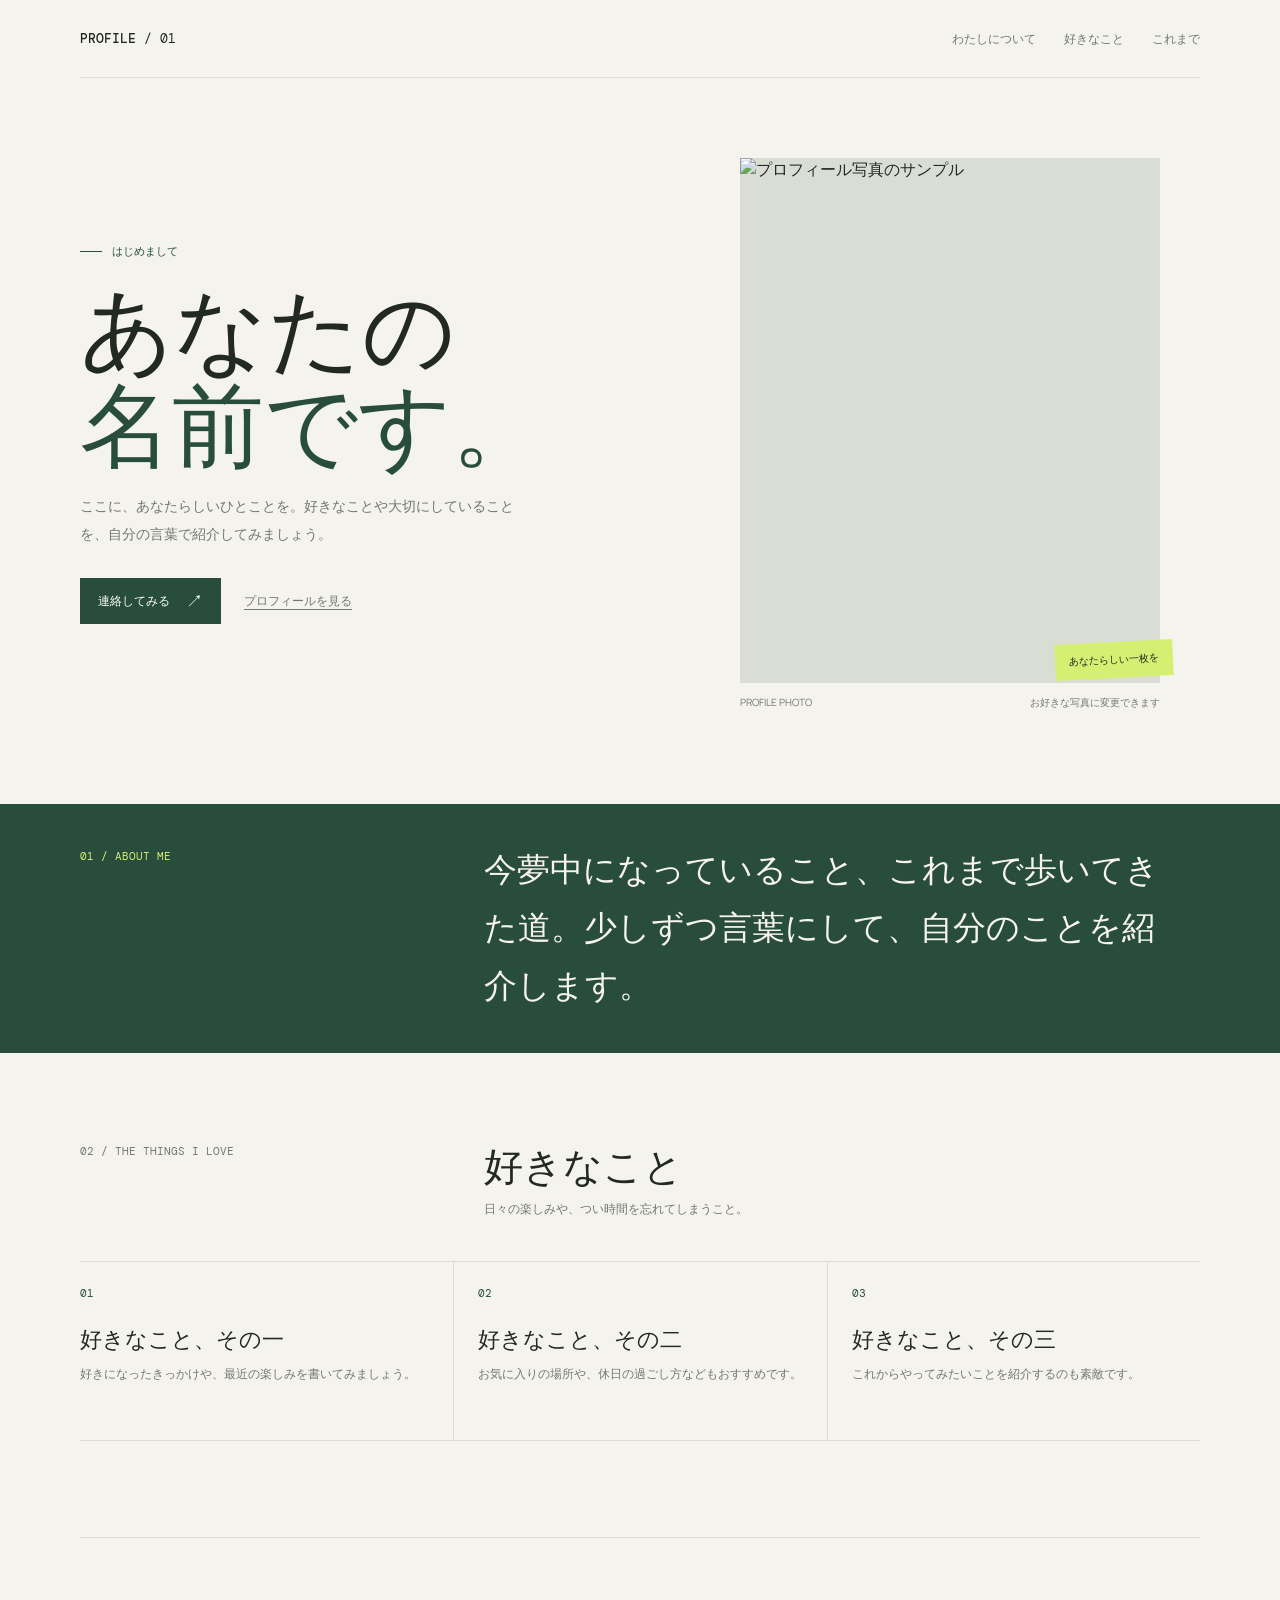
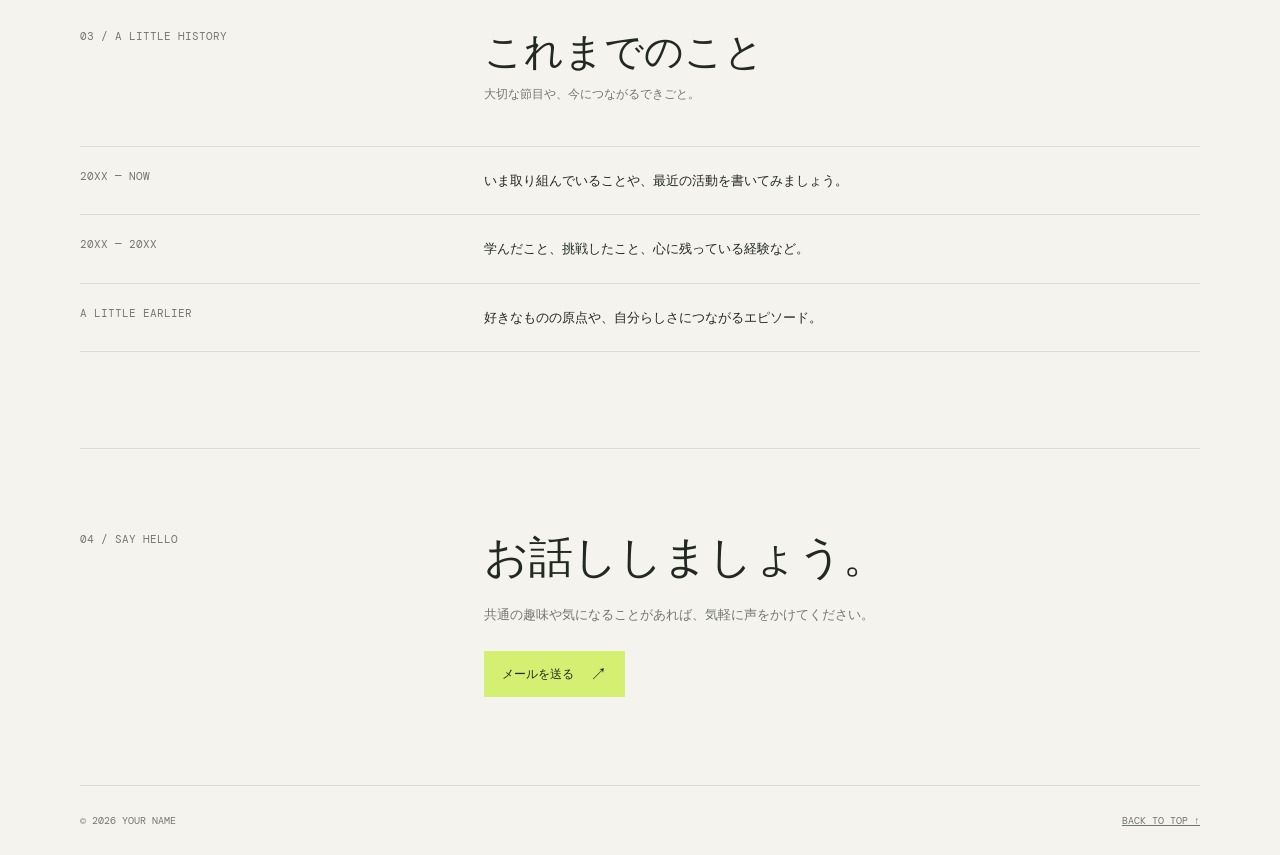
==== index.html @ c580bc27 "newhtml" ====
<!doctype html>
<html lang="ja">
<head>
	<meta charset="utf-8">
	<meta name="viewport" content="width=device-width, initial-scale=1">
	<meta name="theme-color" content="#f5f3ee">
	<meta name="description" content="好きなことやこれまでのことを紹介するプロフィールページです。">
	<title>自己紹介 | あなたの名前</title>
	<link rel="preconnect" href="https://images.unsplash.com">
	<link rel="preconnect" href="https://fonts.googleapis.com">
	<link rel="preconnect" href="https://fonts.gstatic.com" crossorigin>
	<link href="https://fonts.googleapis.com/css2?family=DM+Mono:wght@400;500&family=Manrope:wght@400;500;600;700;800&display=swap" rel="stylesheet">
	<link rel="stylesheet" href="main.css">
</head>
<body>
	<header class="page topbar">
		<a class="wordmark" href="index.html#top" aria-label="トップページへ"><strong>PROFILE</strong> / 01</a>
		<nav aria-label="メインナビゲーション"><a href="about.html">わたしについて</a><a href="interests.html">好きなこと</a><a href="history.html">これまで</a></nav>
	</header>
	<main id="top">
		<section class="page hero">
			<div class="reveal">
				<div class="eyebrow">はじめまして</div>
				<h1>あなたの<span>名前です。</span></h1>
				<p class="hero-copy">ここに、あなたらしいひとことを。好きなことや大切にしていることを、自分の言葉で紹介してみましょう。</p>
				<div class="hero-actions"><a class="contact-link" href="mailto:hello@example.com">連絡してみる <span aria-hidden="true">↗</span></a><a class="text-link" href="#about">プロフィールを見る</a></div>
			</div>
			<figure class="portrait-wrap reveal reveal-delay">
				<img class="portrait" src="https://images.unsplash.com/photo-1534528741775-53994a69daeb?auto=format&fit=crop&w=1000&q=85" alt="プロフィール写真のサンプル">
				<figcaption class="photo-note">あなたらしい一枚を</figcaption>
				<div class="photo-caption"><span>PROFILE PHOTO</span><span>お好きな写真に変更できます</span></div>
			</figure>
		</section>
		<section class="intro-band" id="about"><div class="page intro-inner"><div class="section-index">01 / ABOUT ME</div><p>今夢中になっていること、これまで歩いてきた道。少しずつ言葉にして、自分のことを紹介します。</p></div></section>
		<section class="page content-section" id="interests">
			<div class="section-heading"><div class="section-index">02 / THE THINGS I LOVE</div><div><h2>好きなこと</h2><p class="section-subtitle">日々の楽しみや、つい時間を忘れてしまうこと。</p></div></div>
			<div class="interest-list">
				<article class="interest"><div class="interest-number">01</div><h3>好きなこと、その一</h3><p>好きになったきっかけや、最近の楽しみを書いてみましょう。</p></article>
				<article class="interest"><div class="interest-number">02</div><h3>好きなこと、その二</h3><p>お気に入りの場所や、休日の過ごし方などもおすすめです。</p></article>
				<article class="interest"><div class="interest-number">03</div><h3>好きなこと、その三</h3><p>これからやってみたいことを紹介するのも素敵です。</p></article>
			</div>
		</section>
		<section class="page content-section" id="history">
			<div class="section-heading"><div class="section-index">03 / A LITTLE HISTORY</div><div><h2>これまでのこと</h2><p class="section-subtitle">大切な節目や、今につながるできごと。</p></div></div>
			<div class="timeline">
				<div class="timeline-row"><div class="meta">20XX — NOW</div><p>いま取り組んでいることや、最近の活動を書いてみましょう。</p></div>
				<div class="timeline-row"><div class="meta">20XX — 20XX</div><p>学んだこと、挑戦したこと、心に残っている経験など。</p></div>
				<div class="timeline-row"><div class="meta">A LITTLE EARLIER</div><p>好きなものの原点や、自分らしさにつながるエピソード。</p></div>
			</div>
		</section>
		<section class="page contact-section" id="contact">
			<div class="section-index">04 / SAY HELLO</div>
			<div class="contact-content"><h2>お話ししましょう。</h2><p>共通の趣味や気になることがあれば、気軽に声をかけてください。</p><a class="contact-link" href="mailto:hello@example.com">メールを送る <span aria-hidden="true">↗</span></a></div>
		</section>
	</main>
	<footer class="page"><span>© 2026 YOUR NAME</span><a href="#top">BACK TO TOP ↑</a></footer>
</body>
</html>
---- main.css ----
:root {
	color-scheme: light;
	--paper: #f5f3ee;
	--ink: #222923;
	--muted: #72786e;
	--line: #dcded5;
	--green: #284d3c;
	--lime: #d4ef71;
	--serif: Georgia, "Yu Mincho", "Hiragino Mincho ProN", serif;
	--sans: "Manrope", "Hiragino Kaku Gothic ProN", "Yu Gothic", Meiryo, sans-serif;
	--mono: "DM Mono", "SFMono-Regular", Consolas, monospace;
}

* { box-sizing: border-box; }
html { scroll-behavior: smooth; }
body { margin: 0; background: var(--paper); color: var(--ink); font-family: var(--sans); -webkit-font-smoothing: antialiased; }
a { color: inherit; }
.page { width: min(1120px, calc(100% - 64px)); margin-inline: auto; }
.topbar { height: 78px; display: flex; justify-content: space-between; align-items: center; border-bottom: 1px solid var(--line); }
.wordmark { font-family: var(--mono); font-size: 13px; letter-spacing: 0; text-decoration: none; }
.wordmark strong { font-weight: 500; }
.topbar nav { display: flex; gap: 28px; }
.topbar nav a { color: var(--muted); font-size: 12px; text-decoration: none; transition: color 160ms ease; }
.topbar nav a:hover { color: var(--green); }

.hero { min-height: 650px; display: grid; grid-template-columns: 1.08fr .92fr; align-items: center; gap: 48px; padding-block: 64px 78px; }
.eyebrow, .section-index, .meta, .photo-note { font-family: var(--mono); font-size: 11px; letter-spacing: 0; }
.eyebrow { display: flex; align-items: center; gap: 10px; color: var(--green); }
.eyebrow::before { content: ""; width: 22px; height: 1px; background: currentColor; }
h1 { margin: 25px 0 17px; font-family: var(--serif); font-size: clamp(54px, 7.3vw, 92px); font-weight: 400; line-height: 1.04; letter-spacing: 0; }
h1 span { display: block; color: var(--green); }
.hero-copy { max-width: 435px; color: var(--muted); font-size: 14px; line-height: 2; }
.hero-actions { display: flex; align-items: center; gap: 23px; margin-top: 30px; }
.contact-link { display: inline-flex; min-height: 46px; align-items: center; gap: 16px; padding: 0 18px; background: var(--green); color: white; font-size: 12px; text-decoration: none; transition: background 160ms ease, transform 160ms ease; }
.contact-link:hover { background: #39644f; transform: translateY(-2px); }
.contact-link span { font-size: 17px; }
.text-link { color: var(--muted); font-size: 12px; text-underline-offset: 4px; }
.portrait-wrap { position: relative; width: 100%; max-width: 420px; justify-self: end; }
.portrait { display: block; width: 100%; aspect-ratio: 4 / 5; object-fit: cover; object-position: center 38%; filter: saturate(.76); background: #d9ddd0; }
.photo-note { position: absolute; right: -13px; bottom: 32px; padding: 11px 14px; background: var(--lime); color: var(--ink); font-size: 10px; transform: rotate(-3deg); }
.photo-caption { display: flex; justify-content: space-between; gap: 12px; margin-top: 12px; color: var(--muted); font-size: 10px; }

.intro-band { background: var(--green); color: #f6f4ed; }
.intro-inner { min-height: 190px; display: grid; grid-template-columns: 1fr 2fr; align-items: center; gap: 46px; padding-block: 38px; }
.intro-inner .section-index { align-self: start; padding-top: 7px; color: var(--lime); }
.intro-inner p { max-width: 700px; margin: 0; font-family: var(--serif); font-size: clamp(22px, 3vw, 33px); line-height: 1.75; }
.content-section { padding-block: 91px 96px; border-bottom: 1px solid var(--line); }
.section-heading { display: grid; grid-template-columns: 1fr 2fr; gap: 46px; margin-bottom: 43px; }
.section-index { color: var(--muted); }
h2 { margin: 0; font-family: var(--serif); font-size: 39px; font-weight: 400; line-height: 1.2; }
.section-subtitle { margin: 9px 0 0; color: var(--muted); font-size: 12px; }
.interest-list { display: grid; grid-template-columns: repeat(3, 1fr); border-top: 1px solid var(--line); }
.interest { min-height: 179px; padding: 24px 24px 18px 0; border-bottom: 1px solid var(--line); }
.interest + .interest { padding-left: 24px; border-left: 1px solid var(--line); }
.interest-number { color: var(--green); font-family: var(--mono); font-size: 11px; }
.interest h3 { margin: 25px 0 8px; font-family: var(--serif); font-size: 22px; font-weight: 400; }
.interest p { margin: 0; color: var(--muted); font-size: 12px; line-height: 1.8; }
.timeline { border-top: 1px solid var(--line); }
.timeline-row { display: grid; grid-template-columns: 1fr 2fr; gap: 46px; padding: 22px 0; border-bottom: 1px solid var(--line); }
.timeline-row .meta { color: var(--muted); }
.timeline-row p { margin: 0; font-size: 13px; line-height: 1.8; }
.contact-section { display: grid; grid-template-columns: 1fr 2fr; gap: 46px; padding-block: 83px 88px; }
.contact-content h2 { font-size: 44px; }
.contact-content p { max-width: 440px; margin: 17px 0 24px; color: var(--muted); font-size: 13px; line-height: 1.9; }
.contact-content .contact-link { background: var(--lime); color: var(--ink); }
.contact-content .contact-link:hover { background: #c5e35b; }
footer { min-height: 70px; display: flex; justify-content: space-between; align-items: center; gap: 16px; border-top: 1px solid var(--line); color: var(--muted); font-family: var(--mono); font-size: 10px; }
.reveal { animation: arrive 650ms both; }
.reveal-delay { animation-delay: 120ms; }
@keyframes arrive { from { opacity: 0; transform: translateY(12px); } to { opacity: 1; transform: translateY(0); } }
@media (max-width: 700px) {
	.page { width: min(100% - 40px, 540px); }
	.topbar { height: 66px; }
	.topbar nav { gap: 14px; }
	.topbar nav a { font-size: 10px; }
	.hero { min-height: auto; grid-template-columns: 1fr; gap: 34px; padding-block: 68px 55px; }
	h1 { font-size: clamp(56px, 14vw, 76px); }
	.hero-copy { max-width: 500px; }
	.portrait-wrap { width: min(82%, 370px); justify-self: center; margin-right: 8px; }
	.intro-inner, .section-heading, .timeline-row, .contact-section { grid-template-columns: 1fr; gap: 20px; }
	.intro-inner { padding-block: 30px; }
	.content-section { padding-block: 66px 69px; }
	.section-heading { margin-bottom: 30px; }
	h2 { font-size: 34px; }
	.interest-list { grid-template-columns: 1fr; }
	.interest { min-height: 0; padding: 19px 0 20px; }
	.interest + .interest { padding-left: 0; border-left: 0; }
	.interest h3 { margin-top: 16px; }
	.timeline-row { gap: 8px; padding-block: 17px; }
	.contact-section { padding-block: 65px 68px; }
}
@media (prefers-reduced-motion: reduce) {
	*, *::before, *::after { scroll-behavior: auto !important; animation-duration: .01ms !important; animation-iteration-count: 1 !important; transition-duration: .01ms !important; }
}
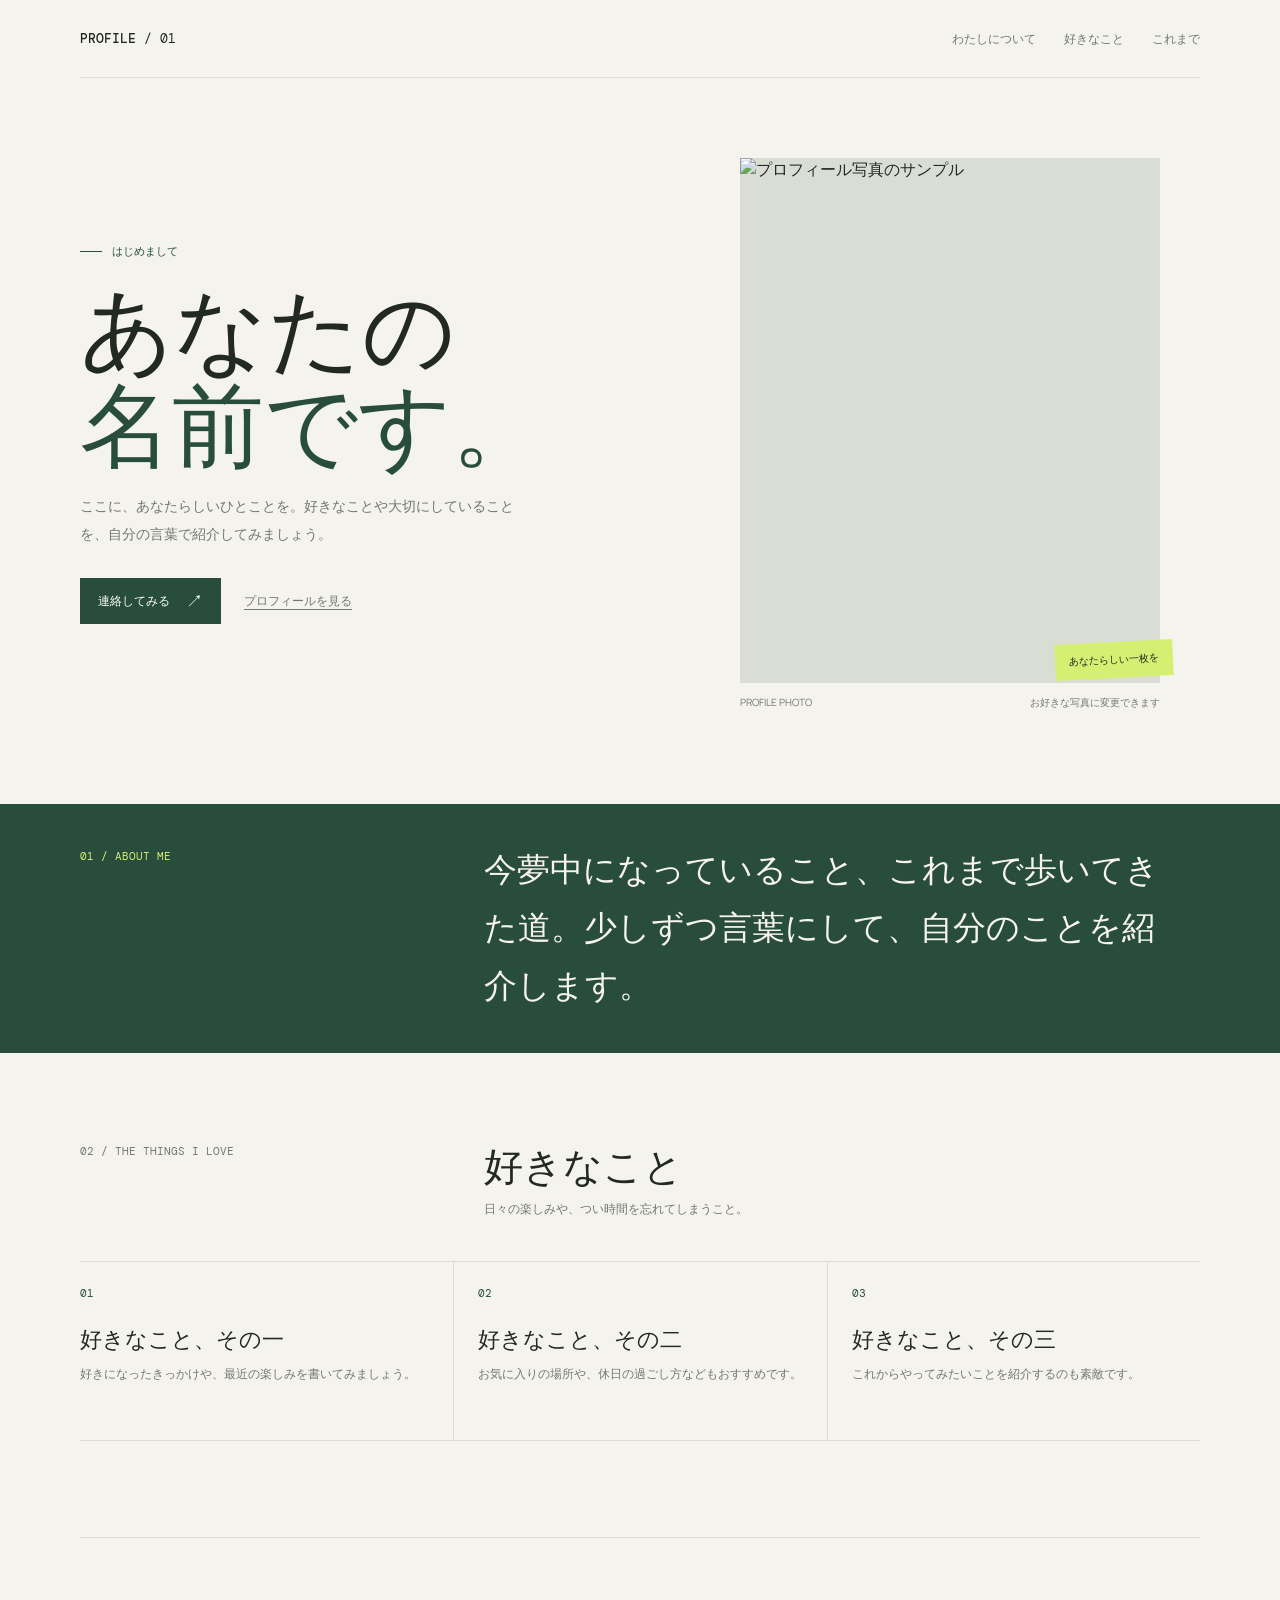
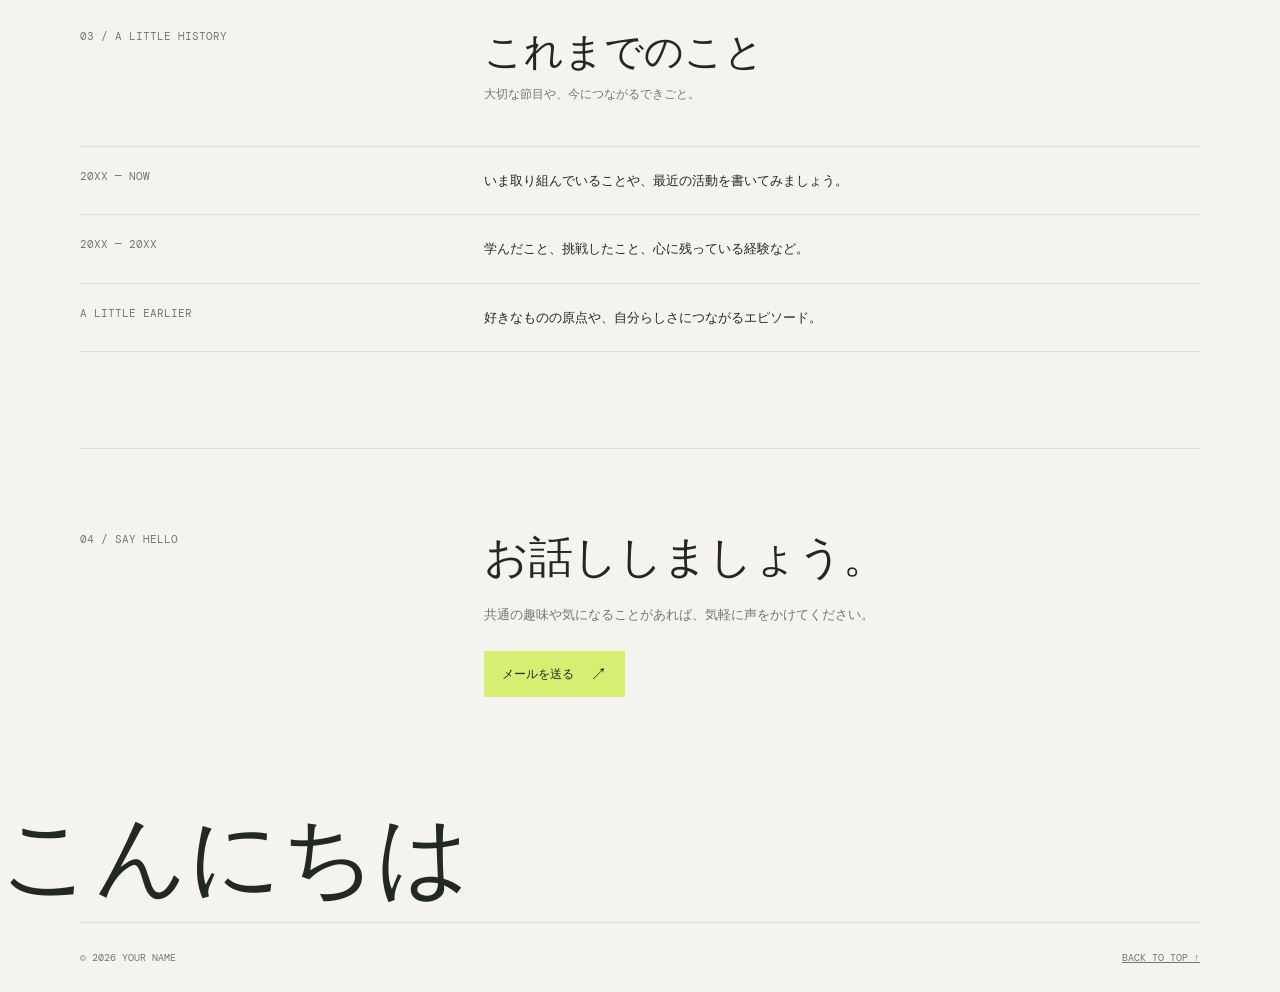
==== commit a19fe69a: "newh1" ====
--- a/index.html
+++ b/index.html
@@ -52,6 +52,7 @@
 			<div class="section-index">04 / SAY HELLO</div>
 			<div class="contact-content"><h2>お話ししましょう。</h2><p>共通の趣味や気になることがあれば、気軽に声をかけてください。</p><a class="contact-link" href="mailto:hello@example.com">メールを送る <span aria-hidden="true">↗</span></a></div>
 		</section>
+        <h1>こんにちは</h1>
 	</main>
 	<footer class="page"><span>© 2026 YOUR NAME</span><a href="#top">BACK TO TOP ↑</a></footer>
 </body>
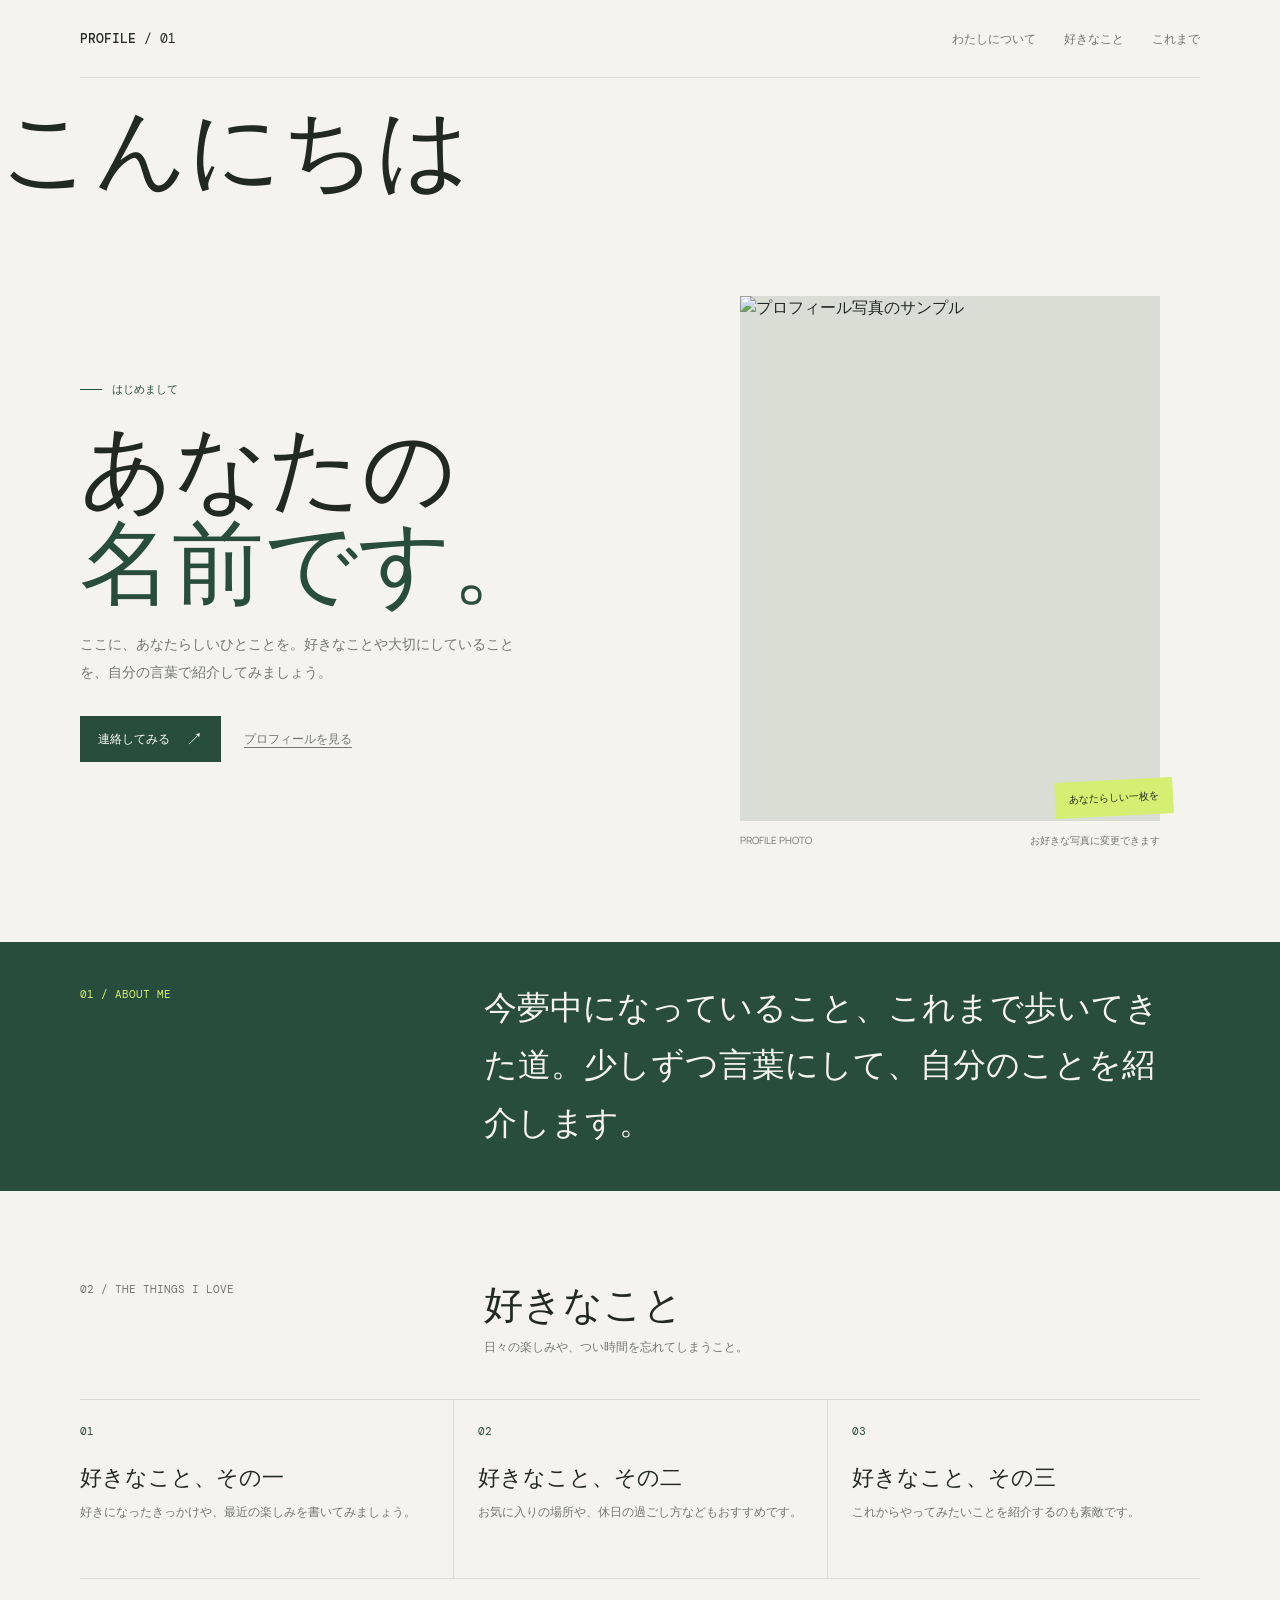
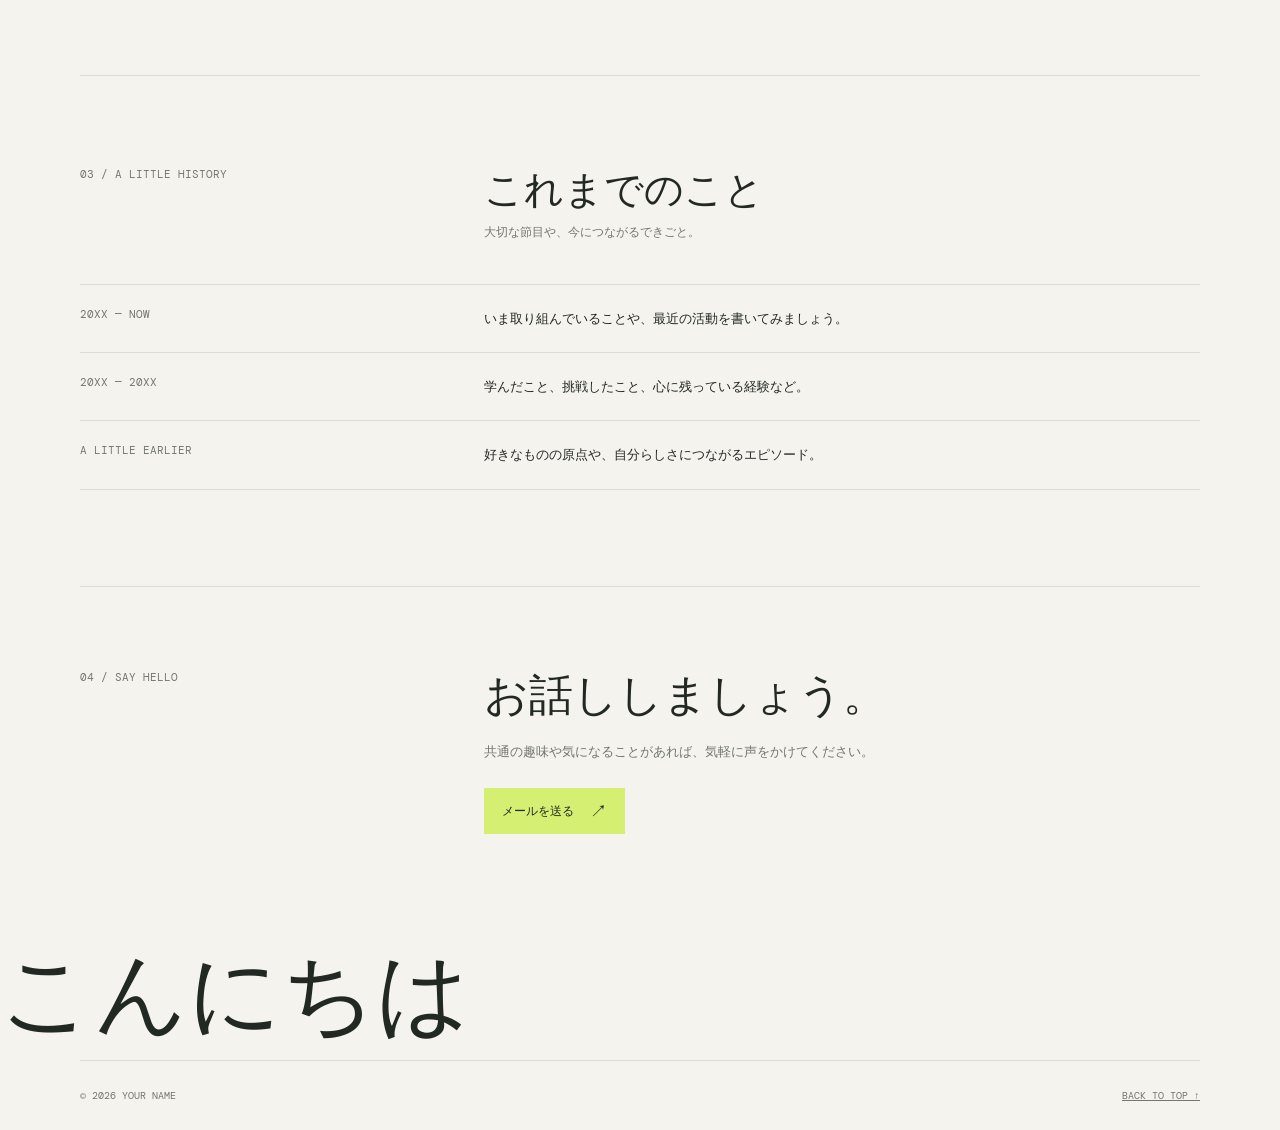
==== commit c98b365d: "ｈ１追加" ====
--- a/index.html
+++ b/index.html
@@ -17,6 +17,9 @@
 		<a class="wordmark" href="index.html#top" aria-label="トップページへ"><strong>PROFILE</strong> / 01</a>
 		<nav aria-label="メインナビゲーション"><a href="about.html">わたしについて</a><a href="interests.html">好きなこと</a><a href="history.html">これまで</a></nav>
 	</header>
+
+    <h1>こんにちは</h1>
+
 	<main id="top">
 		<section class="page hero">
 			<div class="reveal">
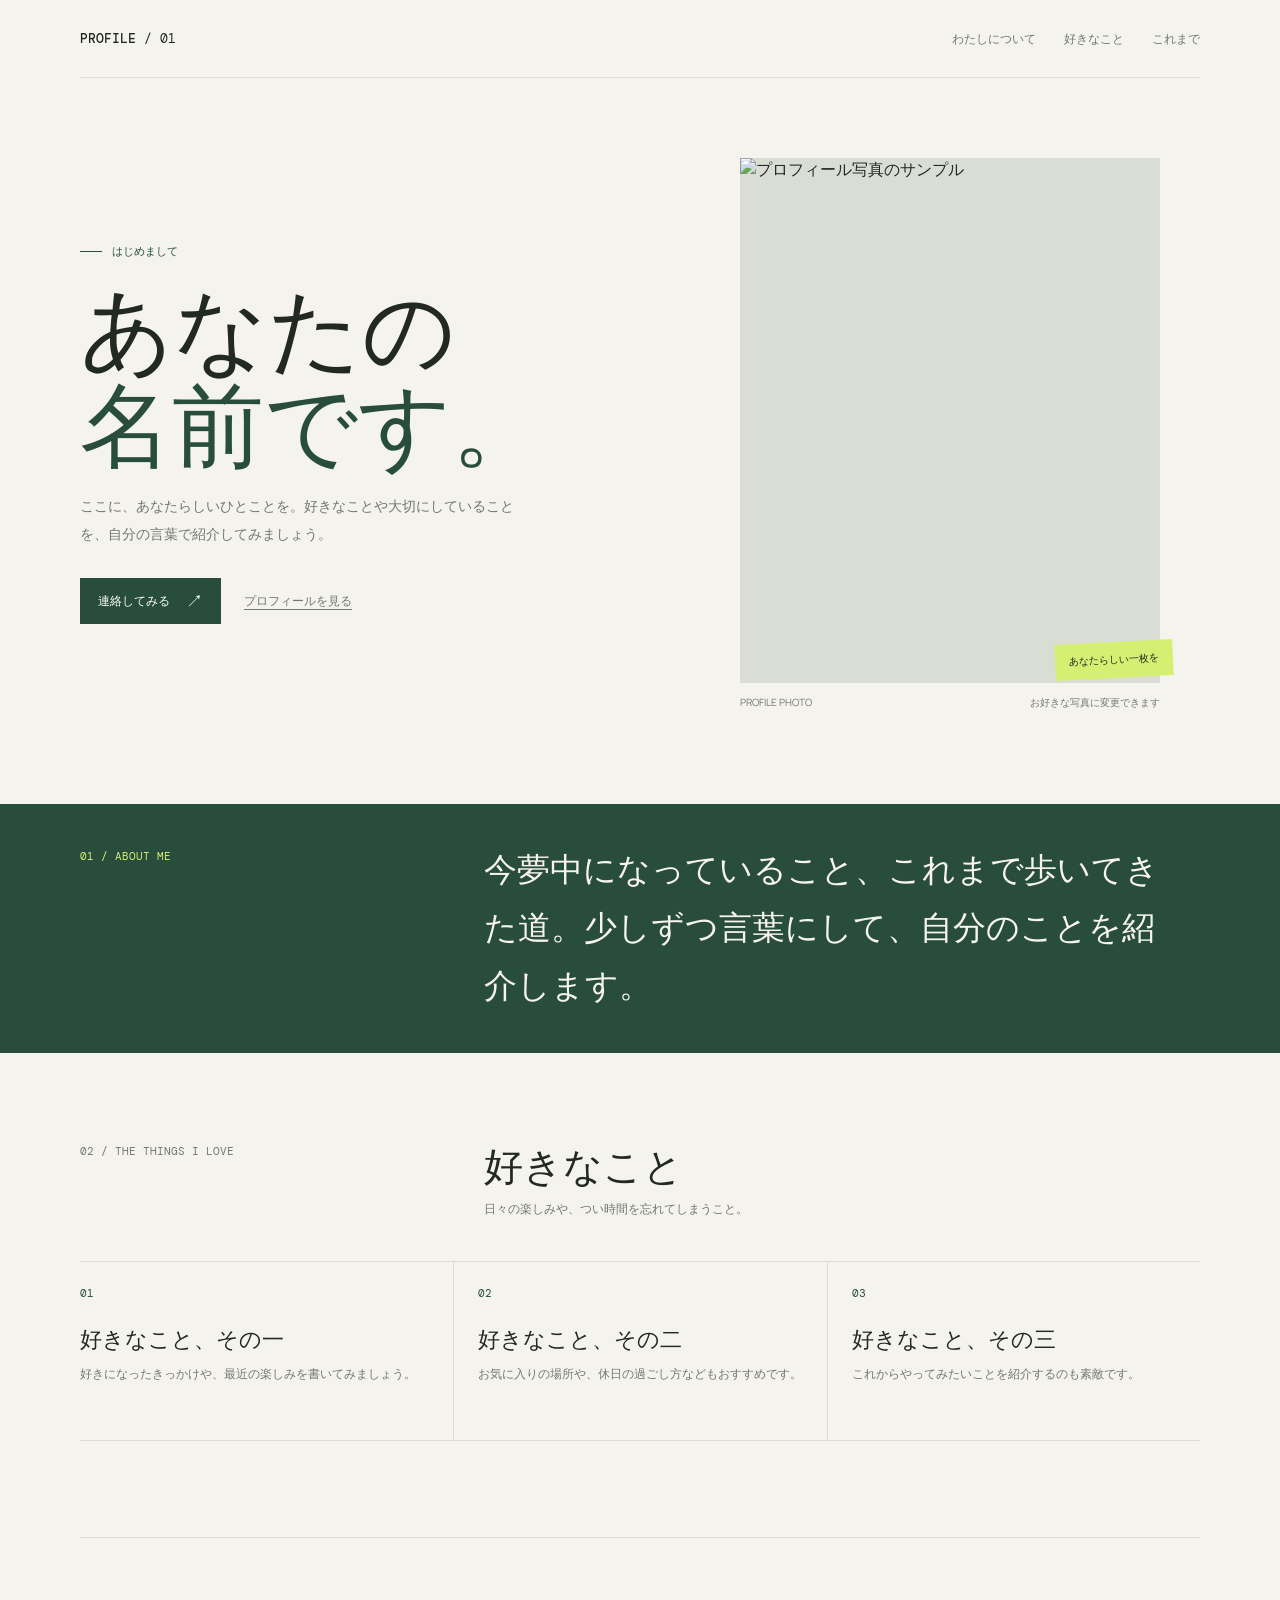
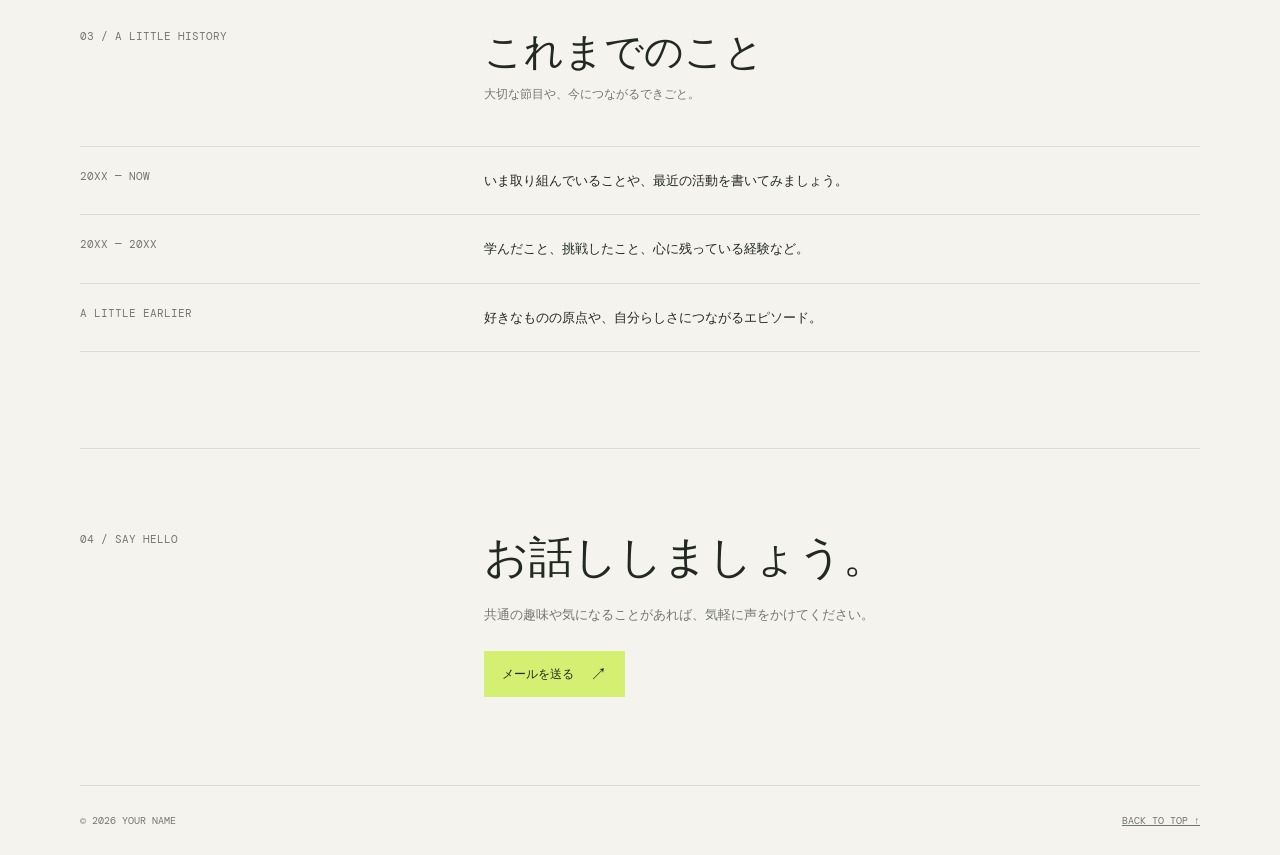
==== commit eb59f19b: "h2を削除" ====
--- a/index.html
+++ b/index.html
@@ -17,9 +17,6 @@
 		<a class="wordmark" href="index.html#top" aria-label="トップページへ"><strong>PROFILE</strong> / 01</a>
 		<nav aria-label="メインナビゲーション"><a href="about.html">わたしについて</a><a href="interests.html">好きなこと</a><a href="history.html">これまで</a></nav>
 	</header>
-
-    <h1>こんにちは</h1>
-
 	<main id="top">
 		<section class="page hero">
 			<div class="reveal">
@@ -55,7 +52,6 @@
 			<div class="section-index">04 / SAY HELLO</div>
 			<div class="contact-content"><h2>お話ししましょう。</h2><p>共通の趣味や気になることがあれば、気軽に声をかけてください。</p><a class="contact-link" href="mailto:hello@example.com">メールを送る <span aria-hidden="true">↗</span></a></div>
 		</section>
-        <h1>こんにちは</h1>
 	</main>
 	<footer class="page"><span>© 2026 YOUR NAME</span><a href="#top">BACK TO TOP ↑</a></footer>
 </body>
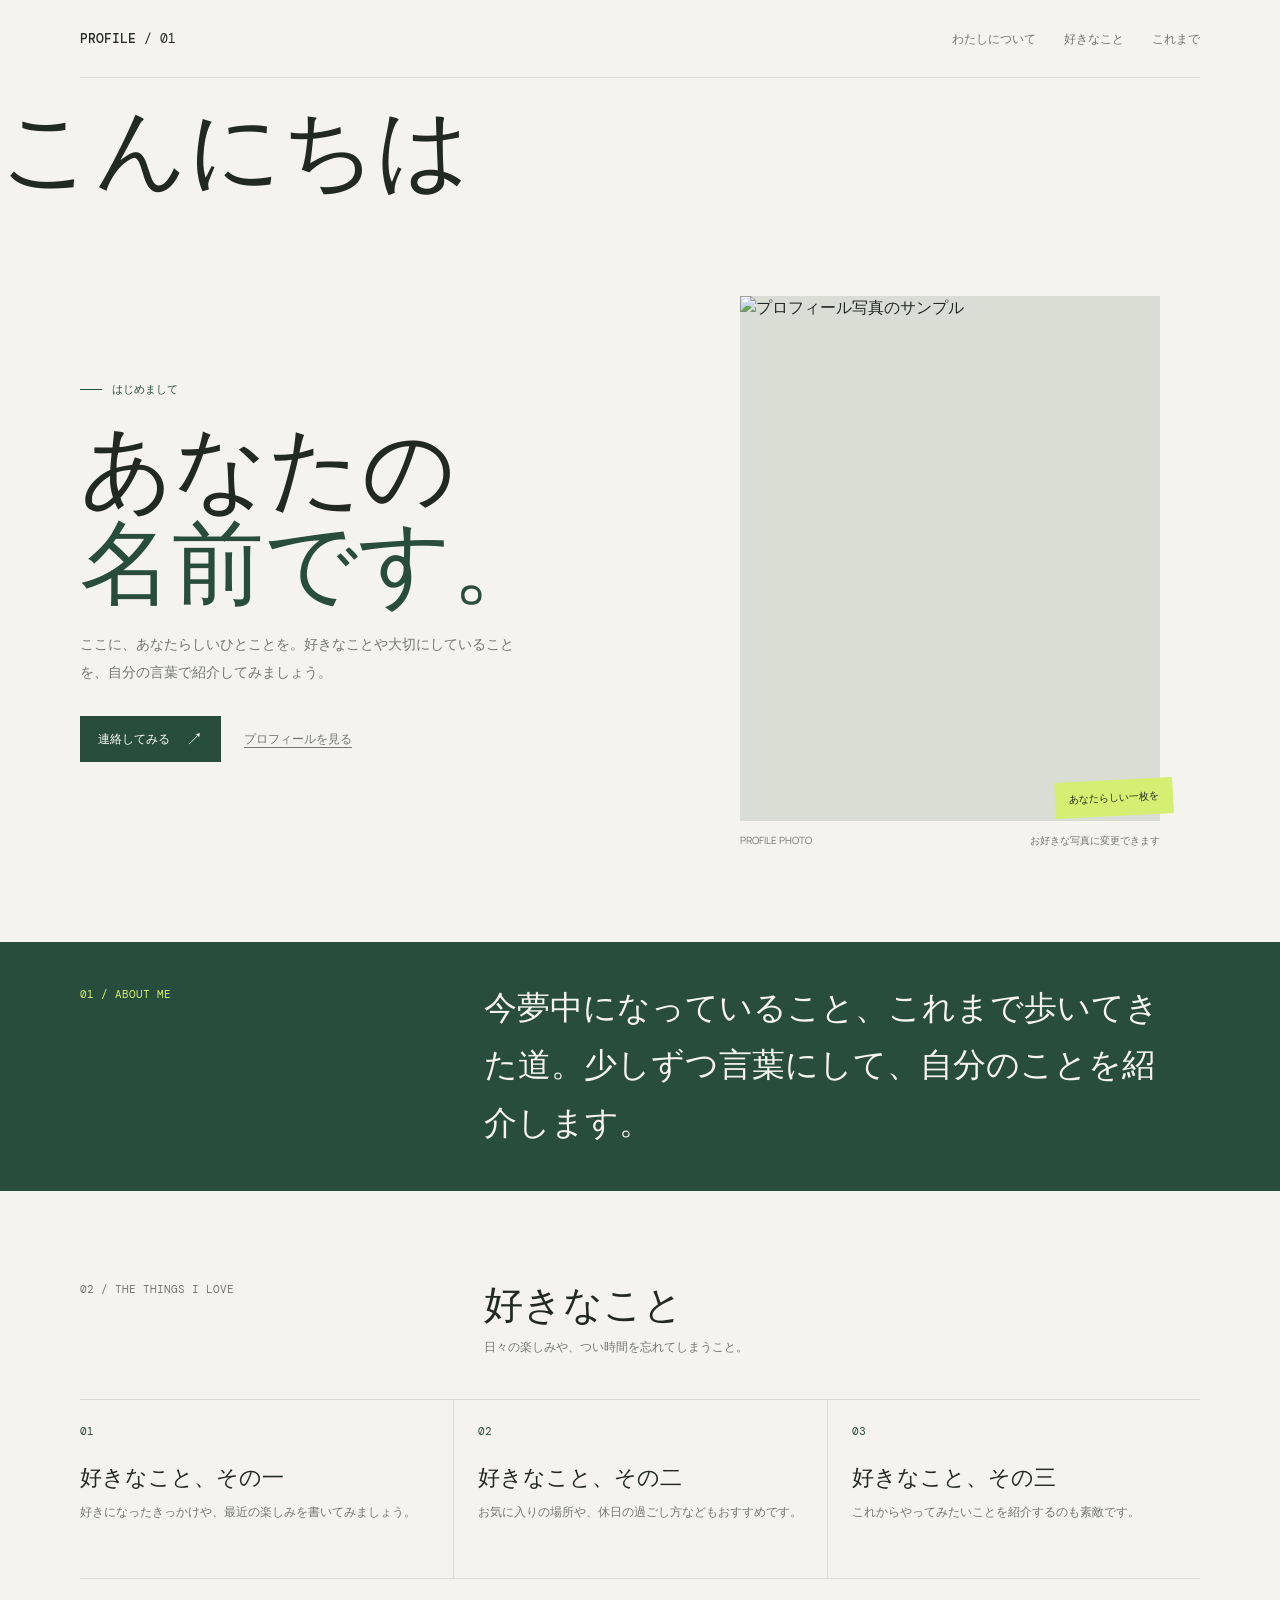
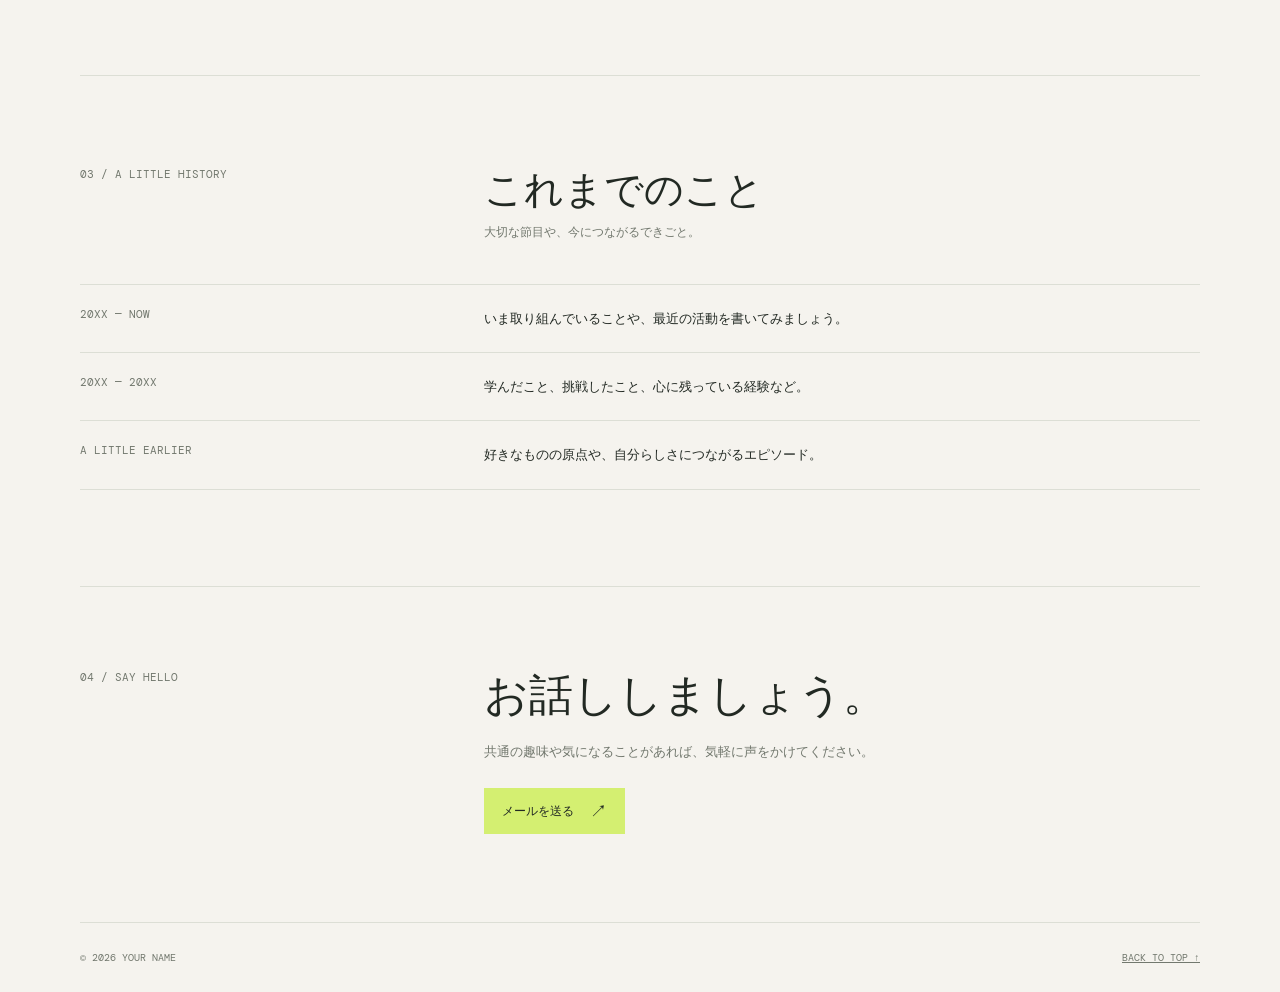
==== commit 902e3fe8: "Merge branch 'feature/body'" ====
--- a/index.html
+++ b/index.html
@@ -17,6 +17,9 @@
 		<a class="wordmark" href="index.html#top" aria-label="トップページへ"><strong>PROFILE</strong> / 01</a>
 		<nav aria-label="メインナビゲーション"><a href="about.html">わたしについて</a><a href="interests.html">好きなこと</a><a href="history.html">これまで</a></nav>
 	</header>
+
+    <h1>こんにちは</h1>
+
 	<main id="top">
 		<section class="page hero">
 			<div class="reveal">
